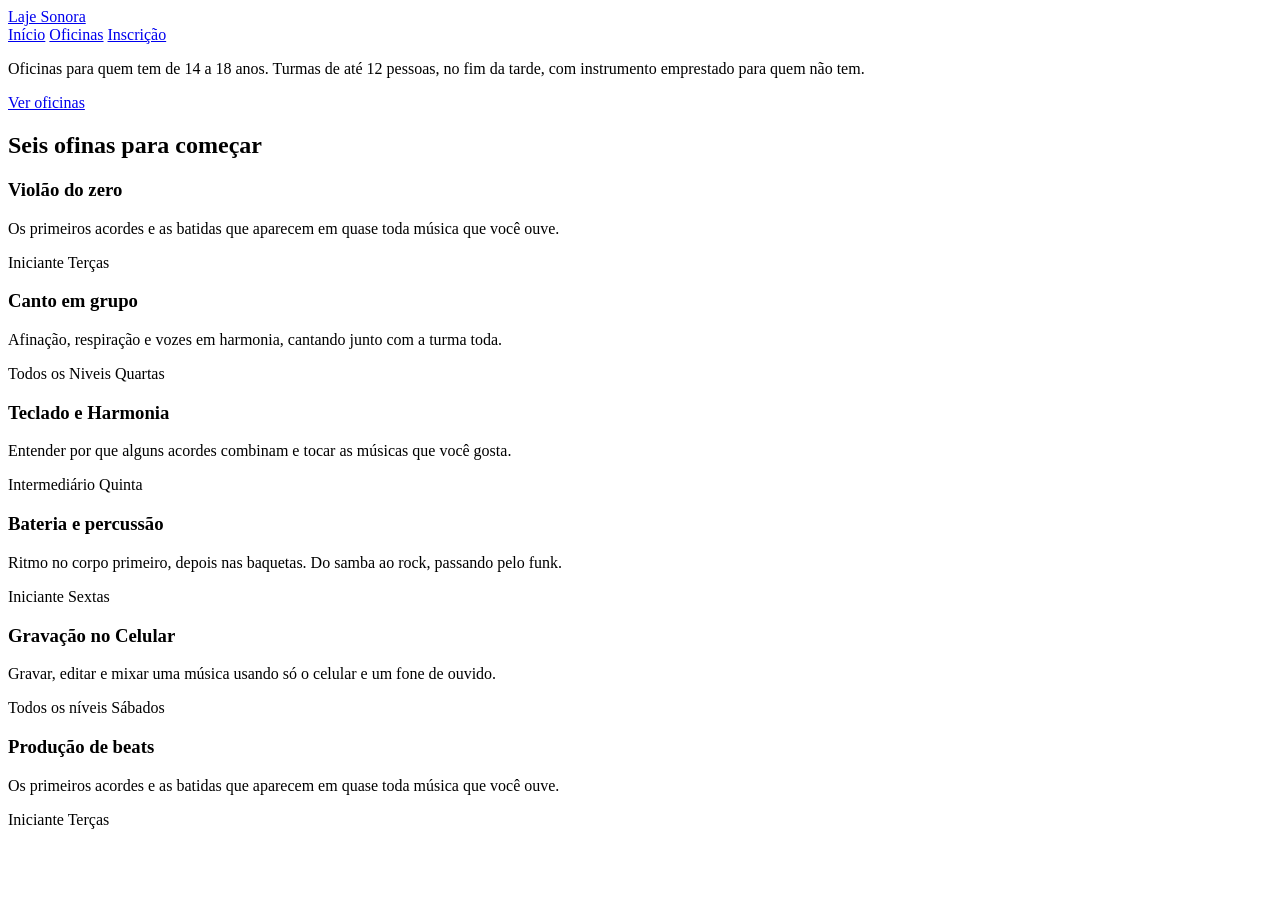
==== index.html @ 7b564174 "first commit" ====
<!DOCTYPE html>
<html lang="pt-BR">

<head>
    <meta charset="UTF-8">
    <meta name="viewport" content="width=device-width, initial-scale=1.0">
    <title>Laje Sonora | Início </title>
    <link rel="stylesheet" href="index.css">

    <link rel="preconnect" href="https://fonts.googleapis.com">
    <link rel="preconnect" href="https://fonts.gstatic.com" crossorigin>
    <link
        href="https://fonts.googleapis.com/css2?family=Archivo:ital,wght@0,100..900;1,100..900&family=Big+Shoulders:opsz,wght@10..72,100..900&display=swap"
        rel="stylesheet">

    <link rel="preconnect" href="https://fonts.googleapis.com">
    <link rel="preconnect" href="https://fonts.gstatic.com" crossorigin>
    <link
        href="https://fonts.googleapis.com/css2?family=Archivo:ital,wght@0,100..900;1,100..900&family=Big+Shoulders:opsz,wght@10..72,100..900&display=swap"
        rel="stylesheet">

</head>

<body>
    <header class="conteudo topo">
        <a href="index.html" class="logo">Laje Sonora</a>

        <nav class="menu">
            <a href="index.html" class="atual">Início</a>
            <a href="oficinas.html" class="">Oficinas</a>
            <a href="inscricao.html" class="">Inscrição</a>
        </nav>
    </header>

    <main>
        <section class="conteudo cartazes">
            <div class="cartaz cartaz-principal"></div>
            <div class="cartaz cartaz-lateral">
                <p>Oficinas para quem tem de 14 a 18 anos. Turmas de até 12 pessoas, no fim da tarde, com instrumento
                    emprestado para quem não tem.</p>
                <a href="oficinas.html" class="botao">Ver oficinas</a>
            </div>
        </section>
        <section class="conteudo secao">
            <h2 class="titulo-secao">Seis ofinas para começar</h2>
            <div class="cards">
                <article class="card">
                    <div class="foto foto-azul"></div>
                    <div class="card-texto">
                        <h3>Violão do zero</h3>
                        <p>Os primeiros acordes e as batidas que aparecem em quase toda música que você ouve.</p>
                        <div class="card-info">
                            <span>Iniciante</span>
                            <span>Terças</span>
                        </div>
                    </div>
                </article>
                <article class="card">
                    <div class="foto foto-tinta"></div>
                    <div class="card-texto">
                        <h3>Canto em grupo</h3>
                        <p>Afinação, respiração e vozes em harmonia, cantando junto com a turma toda.</p>
                        <div class="card-info">
                            <span>Todos os Niveis</span>
                            <span>Quartas</span>
                        </div>
                    </div>
                </article>
                <article class="card">
                    <div class="foto"></div>
                    <div class="card-texto">
                        <h3>Teclado e Harmonia</h3>
                        <p>Entender por que alguns acordes combinam e tocar as músicas que você gosta.</p>
                        <div class="card-info">
                            <span>Intermediário</span>
                            <span>Quinta</span>
                        </div>
                    </div>
                </article>
                <article class="card">
                    <div class="foto foto-azul"></div>
                    <div class="card-texto">
                        <h3>Bateria e percussão</h3>
                        <p>Ritmo no corpo primeiro, depois nas baquetas. Do samba ao rock, passando pelo funk.</p>
                        <div class="card-info">
                            <span>Iniciante</span>
                            <span>Sextas</span>
                        </div>
                    </div>
                </article>
                <article class="card">
                    <div class="foto foto-azul"></div>
                    <div class="card-texto">
                        <h3>Gravação no Celular</h3>
                        <p>Gravar, editar e mixar uma música usando só o celular e um fone de ouvido.</p>
                        <div class="card-info">
                            <span>Todos os níveis</span>
                            <span>Sábados</span>
                        </div>
                    </div>
                </article>
                <article class="card">
                    <div class="foto foto-azul"></div>
                    <div class="card-texto">
                        <h3>Produção de beats</h3>
                        <p>Os primeiros acordes e as batidas que aparecem em quase toda música que você ouve.</p>
                        <div class="card-info">
                            <span>Iniciante</span>
                            <span>Terças</span>
                        </div>
                    </div>
                </article>
                
            </div>
        </section>
    </main>
</body>

</html>
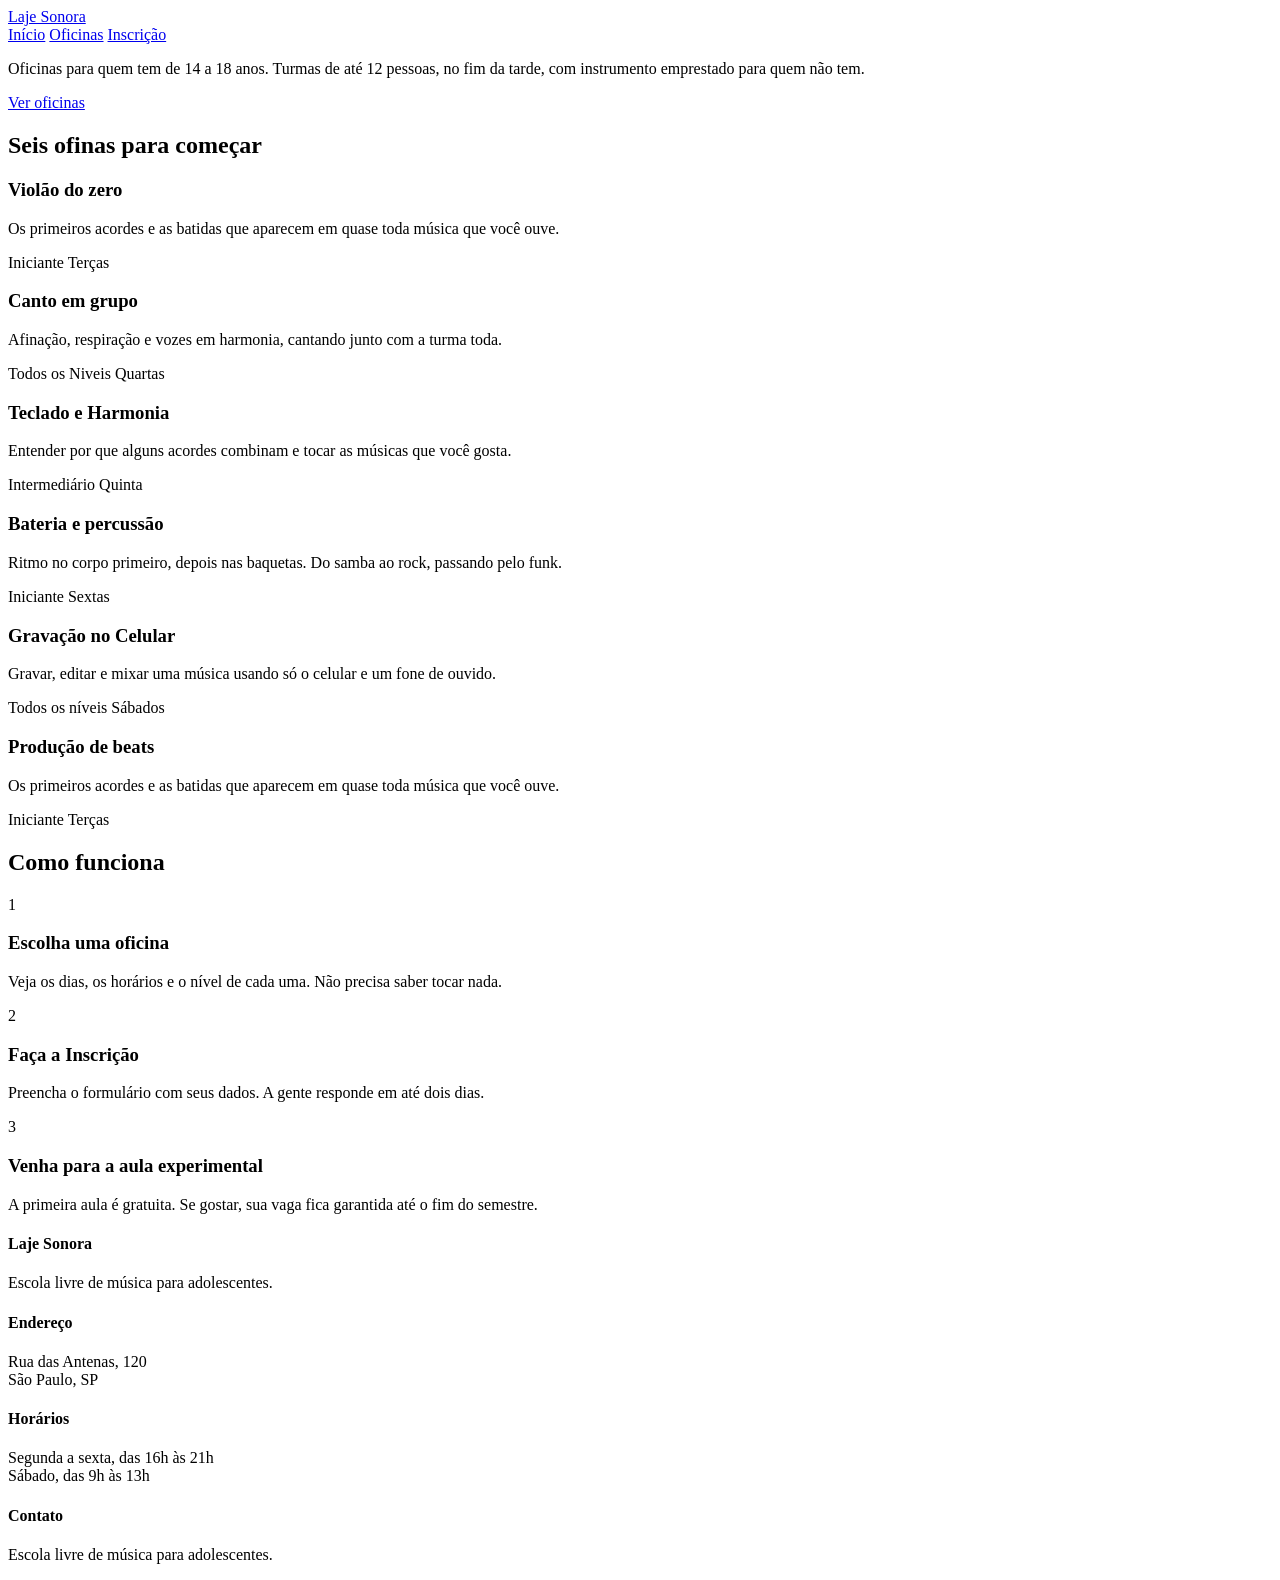
==== commit 57162403: "second commit" ====
--- a/index.html
+++ b/index.html
@@ -112,8 +112,60 @@
                 </article>
                 
             </div>
+            <section class="conteudo secao">
+                <h2 class="titulo-secao">Como funciona</h2>
+
+                <div class="passos">
+                    <div class="passo">
+                        <p class="passo-numero">1</p>
+                        <h3>Escolha uma oficina</h3>
+                        <p>Veja os dias, os horários e o nível de cada uma. Não precisa saber tocar nada.</p>
+                    </div>
+
+                   <div class="passo">
+                        <p class="passo-numero">2</p>
+                        <h3>Faça a Inscrição</h3>
+                        <p>Preencha o formulário com seus dados. A gente responde em até dois dias.</p>
+                    </div>
+                    
+                    <div class="passo">
+                        <p class="passo-numero">3</p>
+                        <h3>Venha para a aula experimental</h3>
+                        <p>A primeira aula é gratuita. Se gostar, sua vaga fica garantida até o fim do semestre.</p>
+                    </div>
+
+                </div>
+
+            </section>
         </section>
     </main>
+
+    <footer class="rodape">
+        <div class="conteudo rodape-colunas">
+
+            <div class="rodape-coluna">
+                <h4>Laje Sonora</h4>
+                <p>Escola livre de música para adolescentes.<br></p>
+            </div>
+
+             <div class="rodape-coluna">
+                <h4>Endereço</h4>
+                <p>Rua das Antenas, 120<br>São Paulo, SP</p>
+         
+            </div>
+
+             <div class="rodape-coluna">
+                <h4>Horários</h4>
+                <p>Segunda a sexta, das 16h às 21h<br>Sábado, das 9h às 13h</p>
+            </div>
+
+             <div class="rodape-coluna">
+                <h4>Contato</h4>
+                <p>Escola livre de música para adolescentes. <br></p>
+            </div>
+
+        </div>
+    </footer>
 </body>
 
 </html>
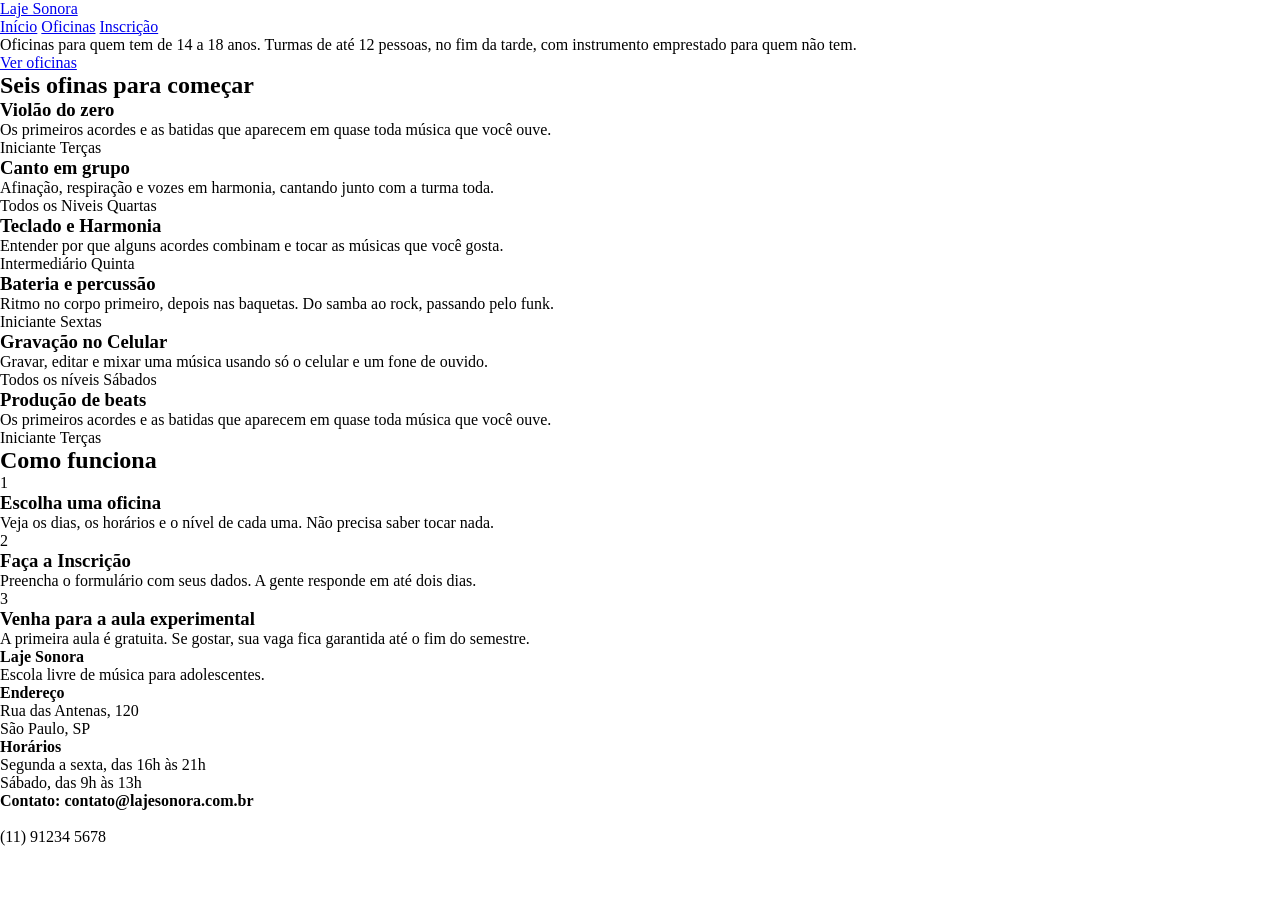
==== commit 4149c93d: "third commit" ====
--- a/index.html
+++ b/index.html
@@ -160,8 +160,8 @@
             </div>
 
              <div class="rodape-coluna">
-                <h4>Contato</h4>
-                <p>Escola livre de música para adolescentes. <br></p>
+                <h4>Contato: contato@lajesonora.com.br</h4>
+                <p><br>(11) 91234 5678</p>
             </div>
 
         </div>
--- a/index.css
+++ b/index.css
@@ -0,0 +1,18 @@
+* {
+    margin: 0;
+    padding: 0;
+    box-sizing: border-box;
+}
+
+:root {
+    --concreto: #E2DFD8;
+    --concreto-escuro: #CBC7BE;
+    --tinta: #0F1E3D;
+    --caixa-dagua: #1F5FBF;
+    --fita: #F3C623;
+    --branco: #FFFFFF;
+
+    --fonte-cartaz: "Big Shoulders", "Arial Narrow", "sans-serif";
+    --fonte-texto: "Archivo", Arial, sans-serif;
+}
+
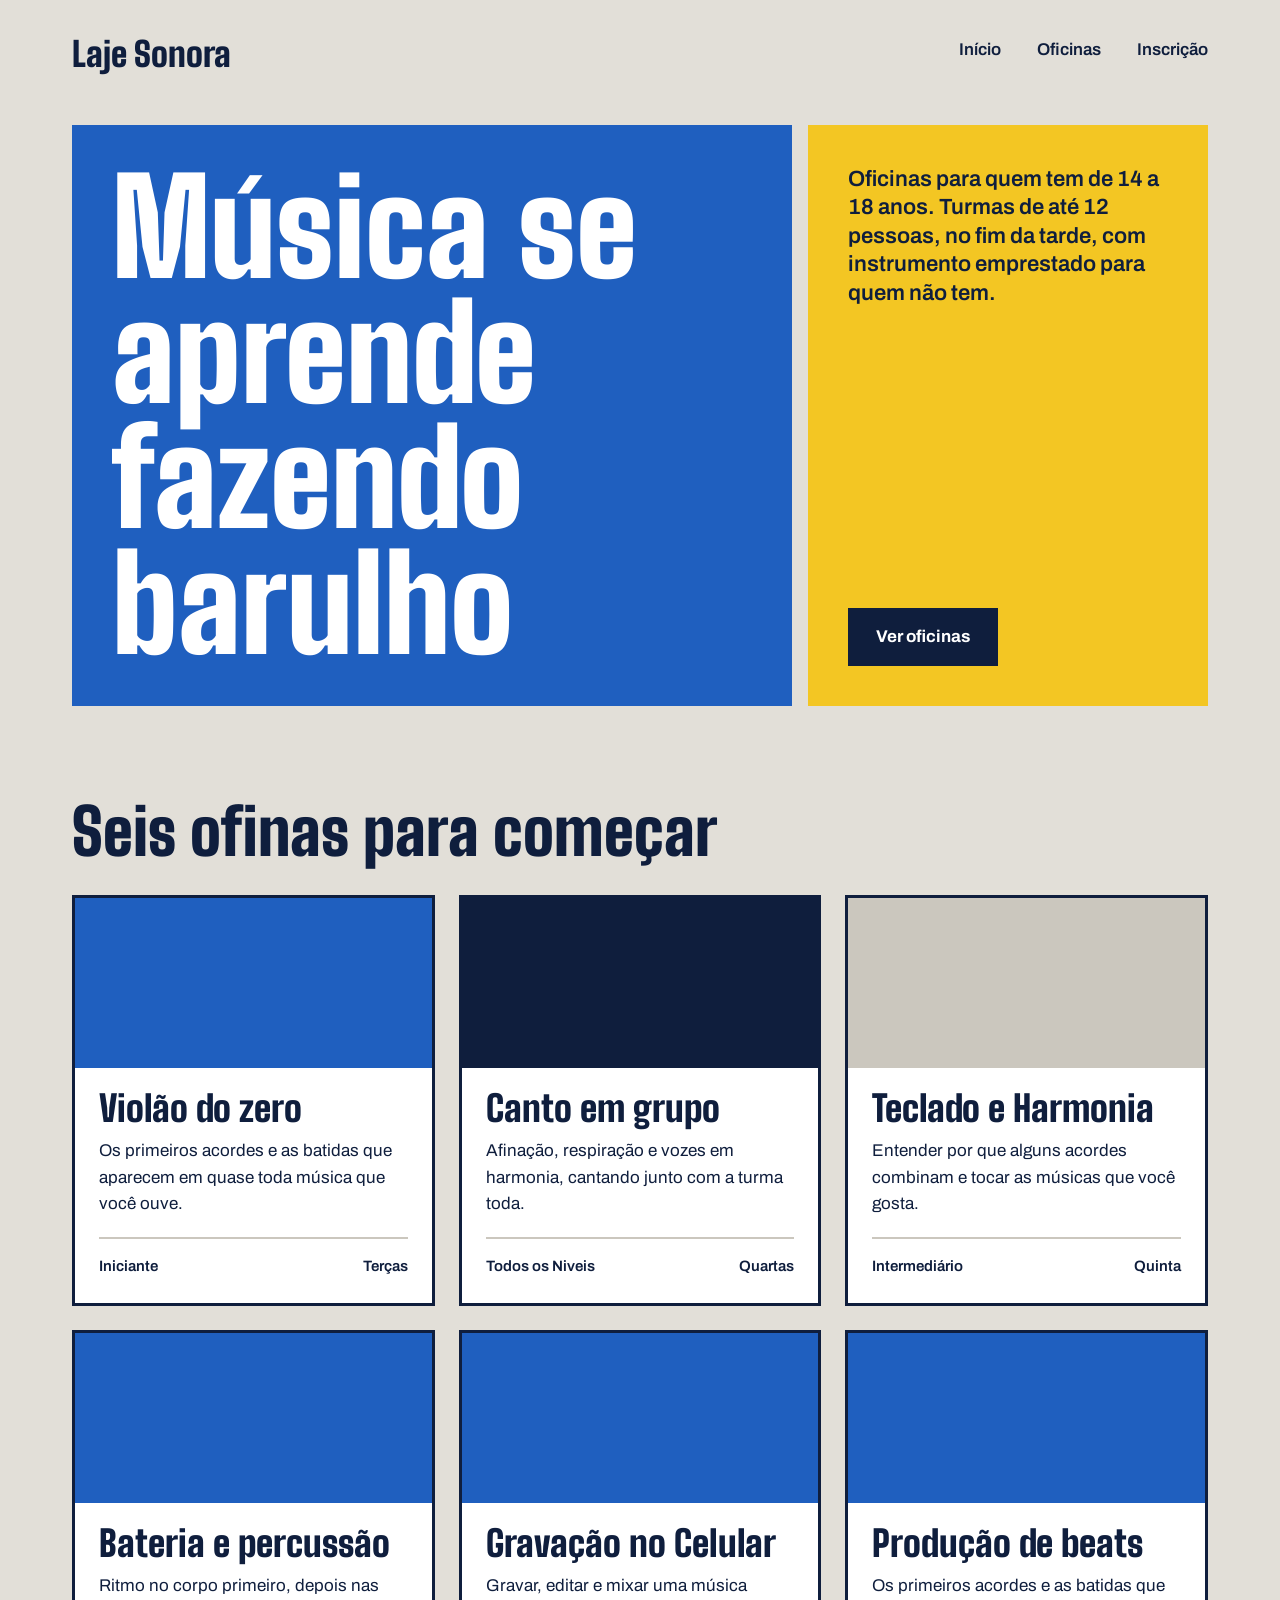
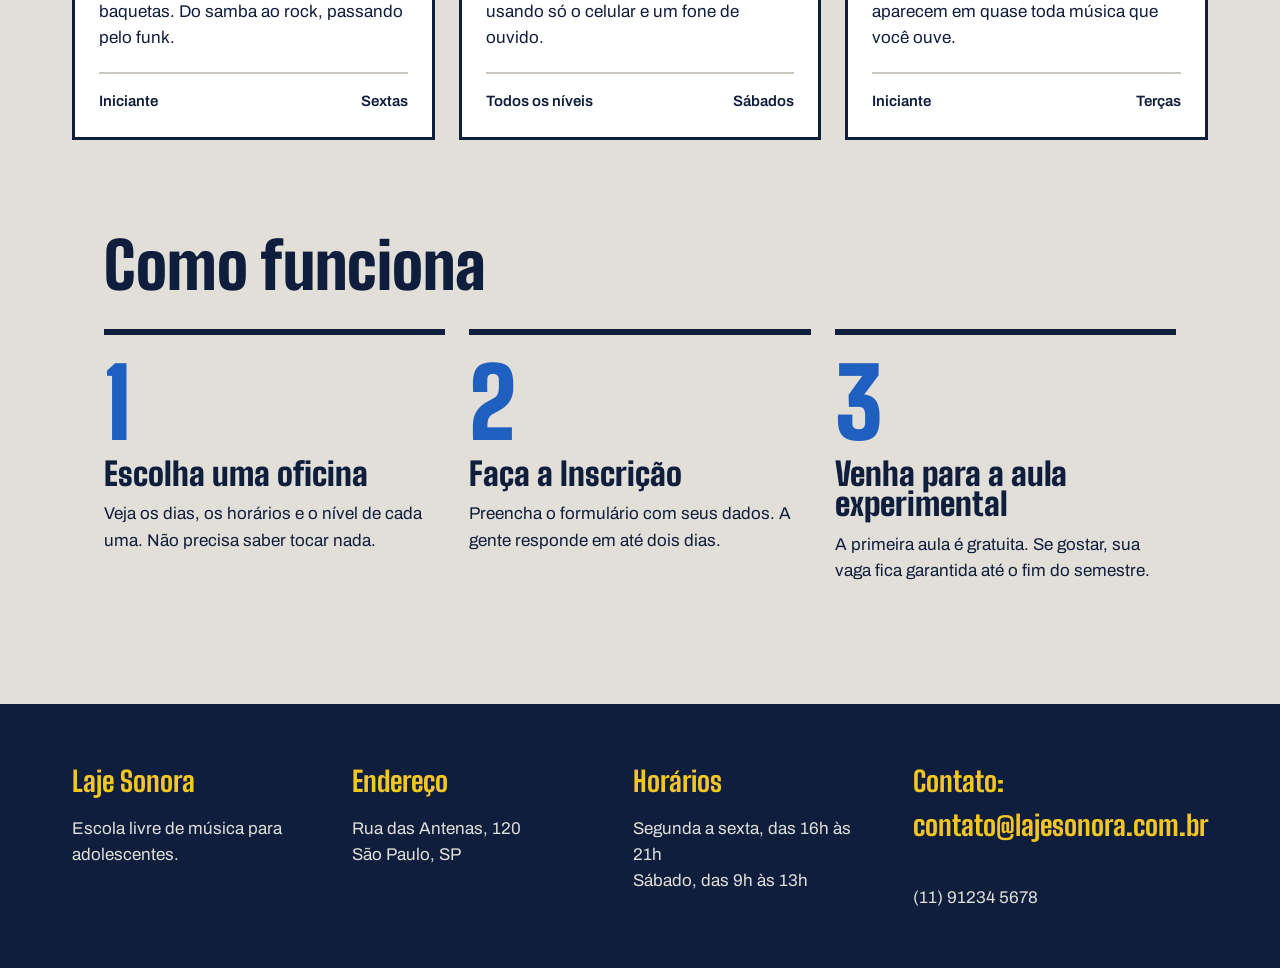
==== commit fa0ef989: "Html da página das oficinas" ====
--- a/index.html
+++ b/index.html
@@ -34,7 +34,9 @@
 
     <main>
         <section class="conteudo cartazes">
-            <div class="cartaz cartaz-principal"></div>
+            <div class="cartaz cartaz-principal">
+                <h1>Música se aprende fazendo barulho</h1>
+            </div>
             <div class="cartaz cartaz-lateral">
                 <p>Oficinas para quem tem de 14 a 18 anos. Turmas de até 12 pessoas, no fim da tarde, com instrumento
                     emprestado para quem não tem.</p>
--- a/index.css
+++ b/index.css
@@ -11,8 +11,233 @@
     --caixa-dagua: #1F5FBF;
     --fita: #F3C623;
     --branco: #FFFFFF;
-
     --fonte-cartaz: "Big Shoulders", "Arial Narrow", "sans-serif";
     --fonte-texto: "Archivo", Arial, sans-serif;
 }
 
+body {
+    background-color: var(--concreto);
+    color: var(--tinta);
+    font-family: var(--fonte-texto);
+    font-size: 17px;
+    line-height: 1.55;
+}
+
+a {
+    color: inherit;
+}
+
+h1, h2, h3 {
+    font-family: var(--fonte-cartaz);
+    font-weight: 900;
+    line-height: 0.95;
+}
+
+.conteudo {
+    max-width: 1200px;
+    margin-inline: auto;
+    padding-inline: 32px;
+}
+
+.logo {
+    font-family: var(--fonte-cartaz); 
+    font-size: 34px;
+    font-weight: 900;
+    text-decoration: none;
+} 
+
+.topo {
+    padding-block: 28px;
+    display: flex;
+    justify-content: space-between;
+    align-items: center;
+}
+
+.menu {
+    display: flex;
+    gap: 36px;
+}
+
+.menu a {
+    font-weight: 600;
+    text-decoration: none;
+    padding-bottom: 4px;
+    border-bottom: 4px solid transparent;
+}
+
+.menu a:hover {
+    border-bottom-color: tinta;
+}
+
+.menu a.atual {
+    border-bottom-color: fita;
+}
+
+.cartazes {
+    margin-top: 16px;
+    display: flex;
+    gap: 16px;
+}
+
+.cartaz {
+    padding: 40px;
+}
+
+.cartaz-principal {
+    background-color: var(--caixa-dagua);
+    color: var(--branco);
+    flex: 2;
+}
+
+.cartaz-principal h1 {
+    font-size: 132px;
+    max-width: 9ch;
+}
+
+.cartaz-lateral {
+    background-color: var(--fita);
+    flex: 1;
+    display: flex;
+    flex-direction: column;
+    justify-content: space-between;
+    gap: 32px;
+}
+
+.cartaz-lateral p {
+    font-size: 22px;
+    font-weight: 600;
+    line-height: 1.3;
+}
+
+.botao {
+    background-color: var(--tinta);
+    color: var(--branco);
+    font-weight: 700;
+    text-decoration: none;
+    padding: 16px 28px;
+    border: none;
+    font-family: var(--fonte-texto);
+    font-size: 17px;
+    cursor: pointer;
+}
+
+.botao:hover {
+    background-color: var(--caixa-dagua);
+}
+
+.cartaz-lateral {
+    background-color: var(--fita);
+    flex: 1;
+    display: flex;
+    flex-direction: column;
+    justify-content: space-between;
+    gap: 32px;
+    align-items: flex-start;
+}
+
+.secao {
+    margin-top: 96px;
+}
+
+.titulo-secao {
+    font-size: 64px;
+    margin-bottom: 32px;
+}
+
+.cards {
+    display: flex;
+    flex-wrap: wrap;
+    gap: 24px;
+}
+
+.card {
+    background-color: var(--branco);
+    border: 3px solid var(--tinta);
+    flex: 1 1 340px;
+}
+
+.card .foto {
+    height: 170px;
+}
+
+.foto {
+    background-color: var(--concreto-escuro);
+}
+
+.foto-azul {
+    background-color: var(--caixa-dagua);
+}
+
+.foto-amarela {
+    background-color: var(--fita);
+}
+
+.foto-tinta {
+    background-color: var(--tinta);
+}
+
+.card-texto {
+    padding: 24px;
+}
+
+.card h3 {
+    font-size: 36px;
+    margin-bottom: 12px;
+}
+
+.card-info {
+    margin-top: 20px;
+    padding-top: 16px;
+    border-top: 2px solid var(--concreto-escuro);
+    font-weight: 600;
+    font-size: 15px;
+    display: flex;
+    justify-content: space-between;
+}
+
+.passos {
+    display: flex;
+    gap: 24px;
+}
+
+.passo {
+    border-top: 6px solid var(--tinta);
+    padding-top: 20px;
+    flex: 1;
+}
+
+.passo-numero {
+    font-family: var(--fonte-cartaz);
+    font-size: 96px;
+    font-weight: 900;
+    line-height: 1;
+    color: var(--caixa-dagua);
+}
+
+.passo h3 {
+    font-size: 32px;
+    margin-block: 8px 12px;
+}
+
+.rodape {
+    margin-top: 120px;
+    background-color: var(--tinta);
+    color: var(--concreto);
+    padding-block: 56px;
+}
+
+.rodape-colunas {
+    display: flex;
+    gap: 40px;
+}
+
+.rodape-coluna {
+    flex: 1;
+}
+
+.rodape h4 {
+    font-family: var(--fonte-cartaz);
+    font-size: 28px;
+    color: var(--fita);
+    margin-bottom: 12px;
+}
